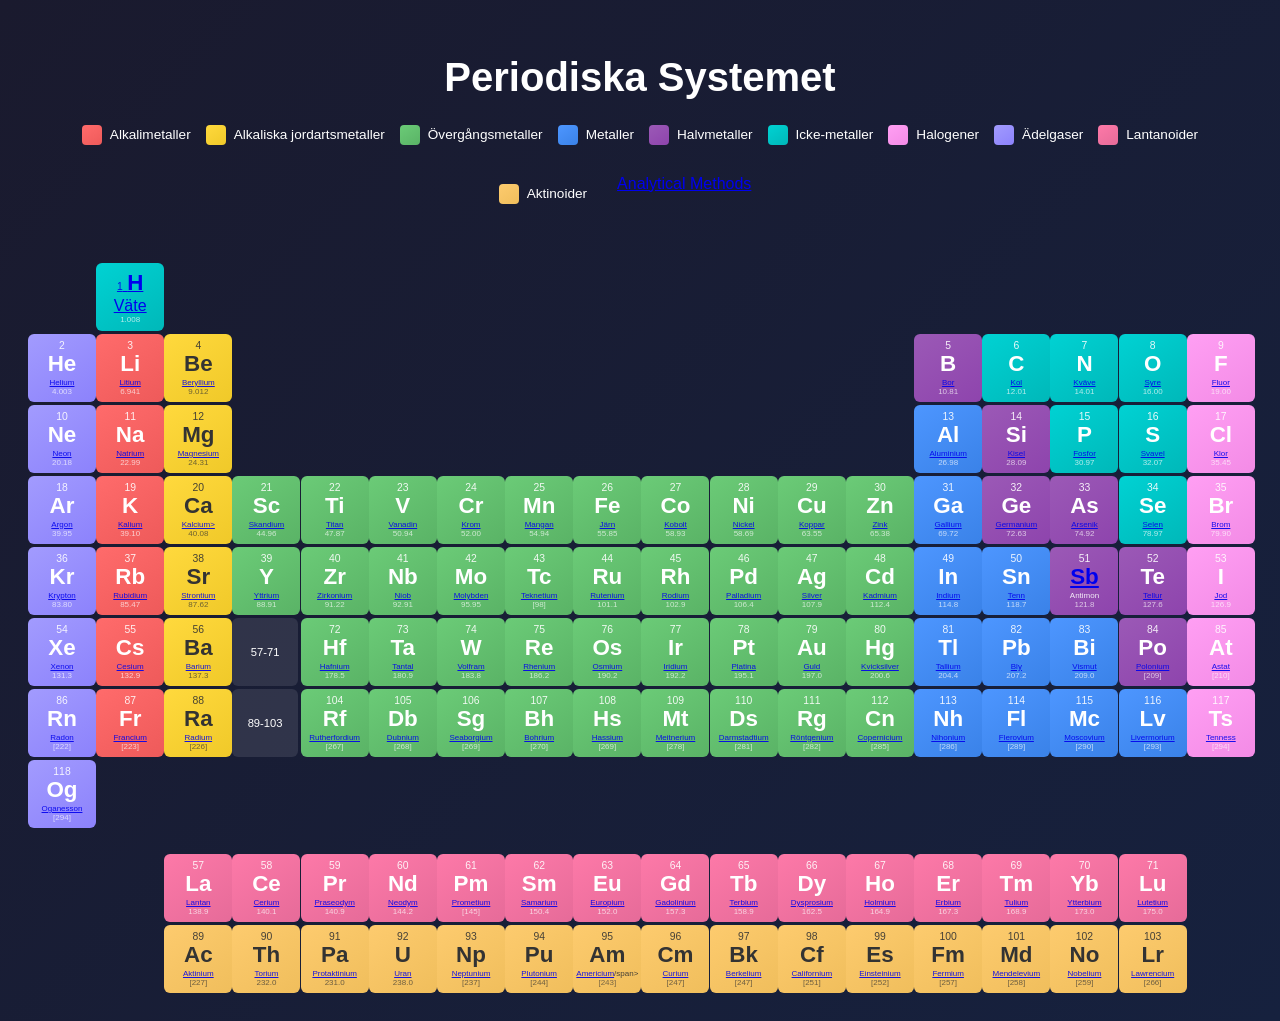
==== index.html @ fdc5c248 "Update index.html" ====
<!DOCTYPE html>
<html lang="sv">
<head>
    <meta charset="UTF-8">
    <meta name="viewport" content="width=device-width, initial-scale=1.0">
    <title>Periodiska Systemet</title>
   <link rel="stylesheet" href="css/style.css"> 
</head>
<body>
    <h1>Periodiska Systemet</h1>
    
    <div class="legend">
        <div class="legend-item"><div class="legend-color alkali-metal"></div>Alkalimetaller</div>
        <div class="legend-item"><div class="legend-color alkaline-earth"></div>Alkaliska jordartsmetaller</div>
        <div class="legend-item"><div class="legend-color transition-metal"></div>Övergångsmetaller</div>
        <div class="legend-item"><div class="legend-color post-transition"></div>Metaller</div>
        <div class="legend-item"><div class="legend-color metalloid"></div>Halvmetaller</div>
        <div class="legend-item"><div class="legend-color nonmetal"></div>Icke-metaller</div>
        <div class="legend-item"><div class="legend-color halogen"></div>Halogener</div>
        <div class="legend-item"><div class="legend-color noble-gas"></div>Ädelgaser</div>
        <div class="legend-item"><div class="legend-color lanthanide"></div>Lantanoider</div>
        <div class="legend-item"><div class="legend-color actinide"></div>Aktinoider</div>
        <div class="analytic"><a href="analytic.html">Analytical Methods</div>
    </div>
    
    <div class="periodic-table">
        <!-- Rad 1 -->
        <div class="element nonmetal">
           <span class="number">1</span>
            <span class="symbol">H</span>
            <span class="name"><a href="element.html?atomicNumber=1">Väte</a></span>
            <span class="mass">1.008</span>
        </div>
        <div class="empty"></div><div class="empty"></div><div class="empty"></div><div class="empty"></div>
        <div class="empty"></div><div class="empty"></div><div class="empty"></div><div class="empty"></div>
        <div class="empty"></div><div class="empty"></div><div class="empty"></div><div class="empty"></div>
        <div class="empty"></div><div class="empty"></div><div class="empty"></div><div class="empty"></div>
        <div class="element noble-gas">
            <span class="number">2</span>
            <span class="symbol">He</span>
            <span class="name"><a href="element.html?atomicNumber=2">Helium</a></span>
            <span class="mass">4.003</span>
        </div>

        <!-- Rad 2 -->
        <div class="element alkali-metal">
            <span class="number">3</span>
            <span class="symbol">Li</span>
            <span class="name"><a href="element.html?atomicNumber=3">Litium</a></span>
            <span class="mass">6.941</span>
        </div>
        <div class="element alkaline-earth">
            <span class="number">4</span>
            <span class="symbol">Be</span>
            <span class="name"><a href="element.html?atomicNumber=4">Beryllium</a></span>
            <span class="mass">9.012</span>
        </div>
        <div class="empty"></div><div class="empty"></div><div class="empty"></div><div class="empty"></div>
        <div class="empty"></div><div class="empty"></div><div class="empty"></div><div class="empty"></div>
        <div class="empty"></div><div class="empty"></div>
        <div class="element metalloid">
            <span class="number">5</span>
            <span class="symbol">B</span>
            <span class="name"><a href="element.html?atomicNumber=5">Bor</a></span>
            <span class="mass">10.81</span>
        </div>
        <div class="element nonmetal">
            <span class="number">6</span>
            <span class="symbol">C</span>
            <span class="name"><a href="element.html?atomicNumber=6">Kol</a></span>
            <span class="mass">12.01</span>
        </div>
        <div class="element nonmetal">
            <span class="number">7</span>
            <span class="symbol">N</span>
            <span class="name"><a href="element.html?atomicNumber=7">Kväve</a></span>
            <span class="mass">14.01</span>
        </div>
        <div class="element nonmetal">
            <span class="number">8</span>
            <span class="symbol">O</span>
            <span class="name"><a href="element.html?atomicNumber=8">Syre</a></span>
            <span class="mass">16.00</span>
        </div>
        <div class="element halogen">
            <span class="number">9</span>
            <span class="symbol">F</span>
            <span class="name"><a href="element.html?atomicNumber=9">Fluor</a></span>
            <span class="mass">19.00</span>
        </div>
        <div class="element noble-gas">
            <span class="number">10</span>
            <span class="symbol">Ne</span>
            <span class="name"><a href="element.html?atomicNumber=10">Neon</a></span>
            <span class="mass">20.18</span>
        </div>

        <!-- Rad 3 -->
        <div class="element alkali-metal">
            <span class="number">11</span>
            <span class="symbol">Na</span>
            <span class="name"><a href="element.html?atomicNumber=11">Natrium</a></span>
            <span class="mass">22.99</span>
        </div>
        <div class="element alkaline-earth">
            <span class="number">12</span>
            <span class="symbol">Mg</span>
            <span class="name"><a href="element.html?atomicNumber=12">Magnesium</a></span>
            <span class="mass">24.31</span>
        </div>
        <div class="empty"></div><div class="empty"></div><div class="empty"></div><div class="empty"></div>
        <div class="empty"></div><div class="empty"></div><div class="empty"></div><div class="empty"></div>
        <div class="empty"></div><div class="empty"></div>
        <div class="element post-transition">
            <span class="number">13</span>
            <span class="symbol">Al</span>
            <span class="name"><a href="element.html?atomicNumber=13">Aluminium</a></span>
            <span class="mass">26.98</span>
        </div>
        <div class="element metalloid">
            <span class="number">14</span>
            <span class="symbol">Si</span>
            <span class="name"><a href="element.html?atomicNumber=14">Kisel</a></span>
            <span class="mass">28.09</span>
        </div>
        <div class="element nonmetal">
            <span class="number">15</span>
            <span class="symbol">P</span>
            <span class="name"><a href="element.html?atomicNumber=15">Fosfor</a></span>
            <span class="mass">30.97</span>
        </div>
        <div class="element nonmetal">
            <span class="number">16</span>
            <span class="symbol">S</span>
            <span class="name"><a href="element.html?atomicNumber=16">Svavel</a></span>
            <span class="mass">32.07</span>
        </div>
        <div class="element halogen">
            <span class="number">17</span>
            <span class="symbol">Cl</span>
            <span class="name"><a href="element.html?atomicNumber=17">Klor</a></span>
            <span class="mass">35.45</span>
        </div>
        <div class="element noble-gas">
            <span class="number">18</span>
            <span class="symbol">Ar</span>
            <span class="name"><a href="element.html?atomicNumber=18">Argon</a></span>
            <span class="mass">39.95</span>
        </div>

        <!-- Rad 4 -->
        <div class="element alkali-metal">
            <span class="number">19</span>
            <span class="symbol">K</span>
            <span class="name"><a href="element.html?atomicNumber=19">Kalium</a></span>
            <span class="mass">39.10</span>
        </div>
        <div class="element alkaline-earth">
            <span class="number">20</span>
            <span class="symbol">Ca</span>
            <span class="name"><a href="element.html?atomicNumber=20">Kalcium></a></span>
            <span class="mass">40.08</span>
        </div>
        <div class="element transition-metal">
            <span class="number">21</span>
            <span class="symbol">Sc</span>
            <span class="name"><a href="element.html?atomicNumber=21">Skandium</a></span>
            <span class="mass">44.96</span>
        </div>
        <div class="element transition-metal">
            <span class="number">22</span>
            <span class="symbol">Ti</span>
            <span class="name"><a href="element.html?atomicNumber=22">Titan</a></span>
            <span class="mass">47.87</span>
        </div>
        <div class="element transition-metal">
            <span class="number">23</span>
            <span class="symbol">V</span>
            <span class="name"><a href="element.html?atomicNumber=23">Vanadin</a></span>
            <span class="mass">50.94</span>
        </div>
        <div class="element transition-metal">
            <span class="number">24</span>
            <span class="symbol">Cr</span>
            <span class="name"><a href="element.html?atomicNumber=24">Krom</a></span>
            <span class="mass">52.00</span>
        </div>
        <div class="element transition-metal">
            <span class="number">25</span>
            <span class="symbol">Mn</span>
            <span class="name"><a href="element.html?atomicNumber=25">Mangan</a></span>
            <span class="mass">54.94</span>
        </div>
        <div class="element transition-metal">
            <span class="number">26</span>
            <span class="symbol">Fe</span>
            <span class="name"><a href="element.html?atomicNumber=26">Järn</a></span>
            <span class="mass">55.85</span>
        </div>
        <div class="element transition-metal">
            <span class="number">27</span>
            <span class="symbol">Co</span>
            <span class="name"><a href="element.html?atomicNumber=27">Kobolt</a></span>
            <span class="mass">58.93</span>
        </div>
        <div class="element transition-metal">
            <span class="number">28</span>
            <span class="symbol">Ni</span>
            <span class="name"><a href="element.html?atomicNumber=28">Nickel</a></span>
            <span class="mass">58.69</span>
        </div>
        <div class="element transition-metal">
            <span class="number">29</span>
            <span class="symbol">Cu</span>
            <span class="name"><a href="element.html?atomicNumber=29">Koppar</a></span>
            <span class="mass">63.55</span>
        </div>
        <div class="element transition-metal">
            <span class="number">30</span>
            <span class="symbol">Zn</span>
            <span class="name"><a href="element.html?atomicNumber=30">Zink</a></span>
            <span class="mass">65.38</span>
        </div>
        <div class="element post-transition">
            <span class="number">31</span>
            <span class="symbol">Ga</span>
            <span class="name"><a href="element.html?atomicNumber=31">Gallium</a></span>
            <span class="mass">69.72</span>
        </div>
        <div class="element metalloid">
            <span class="number">32</span>
            <span class="symbol">Ge</span>
            <span class="name"><a href="element.html?atomicNumber=32">Germanium</a></span>
            <span class="mass">72.63</span>
        </div>
        <div class="element metalloid">
            <span class="number">33</span>
            <span class="symbol">As</span>
            <span class="name"><a href="element.html?atomicNumber=32">Arsenik</a></span>
            <span class="mass">74.92</span>
        </div>
        <div class="element nonmetal">
            <span class="number">34</span>
            <span class="symbol">Se</span>
            <span class="name"><a href="element.html?atomicNumber=34">Selen</a></span>
            <span class="mass">78.97</span>
        </div>
        <div class="element halogen">
            <span class="number">35</span>
            <span class="symbol">Br</span>
            <span class="name"><a href="element.html?atomicNumber=35">Brom</a></span>
            <span class="mass">79.90</span>
        </div>
        <div class="element noble-gas">
            <span class="number">36</span>
            <span class="symbol">Kr</span>
            <span class="name"><a href="element.html?atomicNumber=36">Krypton</a></span>
            <span class="mass">83.80</span>
        </div>

        <!-- Rad 5 -->
        <div class="element alkali-metal">
            <span class="number">37</span>
            <span class="symbol">Rb</span>
            <span class="name"><a href="element.html?atomicNumber=37">Rubidium</a></span>
            <span class="mass">85.47</span>
        </div>
        <div class="element alkaline-earth">
            <span class="number">38</span>
            <span class="symbol">Sr</span>
            <span class="name"><a href="element.html?atomicNumber=38">Strontium</a></span>
            <span class="mass">87.62</span>
        </div>
        <div class="element transition-metal">
            <span class="number">39</span>
            <span class="symbol">Y</span>
            <span class="name"><a href="element.html?atomicNumber=39">Yttrium</a></span>
            <span class="mass">88.91</span>
        </div>
        <div class="element transition-metal">
            <span class="number">40</span>
            <span class="symbol">Zr</span>
            <span class="name"><a href="element.html?atomicNumber=40">Zirkonium</a></span>
            <span class="mass">91.22</span>
        </div>
        <div class="element transition-metal">
            <span class="number">41</span>
            <span class="symbol">Nb</span>
            <span class="name"><a href="element.html?atomicNumber=41">Niob</a></span>
            <span class="mass">92.91</span>
        </div>
        <div class="element transition-metal">
            <span class="number">42</span>
            <span class="symbol">Mo</span>
            <span class="name"><a href="element.html?atomicNumber=42">Molybden</a></span>
            <span class="mass">95.95</span>
        </div>
        <div class="element transition-metal">
            <span class="number">43</span>
            <span class="symbol">Tc</span>
            <span class="name"><a href="element.html?atomicNumber=43">Teknetium</a></span>
            <span class="mass">[98]</span>
        </div>
        <div class="element transition-metal">
            <span class="number">44</span>
            <span class="symbol">Ru</span>
            <span class="name"><a href="element.html?atomicNumber=44">Rutenium</a></span>
            <span class="mass">101.1</span>
        </div>
        <div class="element transition-metal">
            <span class="number">45</span>
            <span class="symbol">Rh</span>
            <span class="name"><a href="element.html?atomicNumber=45">Rodium</a></span>
            <span class="mass">102.9</span>
        </div>
        <div class="element transition-metal">
            <span class="number">46</span>
            <span class="symbol">Pd</span>
            <span class="name"><a href="element.html?atomicNumber=46">Palladium</a></span>
            <span class="mass">106.4</span>
        </div>
        <div class="element transition-metal">
            <span class="number">47</span>
            <span class="symbol">Ag</span>
            <span class="name"><a href="element.html?atomicNumber=47">Silver</a></span>
            <span class="mass">107.9</span>
        </div>
        <div class="element transition-metal">
            <span class="number">48</span>
            <span class="symbol">Cd</span>
            <span class="name"><a href="element.html?atomicNumber=48">Kadmium</a></span>
            <span class="mass">112.4</span>
        </div>
        <div class="element post-transition">
            <span class="number">49</span>
            <span class="symbol">In</span>
            <span class="name"><a href="element.html?atomicNumber=49">Indium</a></span>
            <span class="mass">114.8</span>
        </div>
        <div class="element post-transition">
            <span class="number">50</span>
            <span class="symbol">Sn</span>
            <span class="name"><a href="element.html?atomicNumber=50">Tenn</a></span>
            <span class="mass">118.7</span>
        </div>
        <div class="element metalloid">
            <span class="number">51</span>
            <span class="symbol"><a href="element.html?atomicNumber=51">Sb</a></span>
            <span class="name">Antimon</span>
            <span class="mass">121.8</span>
        </div>
        <div class="element metalloid">
            <span class="number">52</span>
            <span class="symbol">Te</span>
            <span class="name"><a href="element.html?atomicNumber=52">Tellur</a></span>
            <span class="mass">127.6</span>
        </div>
        <div class="element halogen">
            <span class="number">53</span>
            <span class="symbol">I</span>
            <span class="name"><a href="element.html?atomicNumber=53">Jod</a></span>
            <span class="mass">126.9</span>
        </div>
        <div class="element noble-gas">
            <span class="number">54</span>
            <span class="symbol">Xe</span>
            <span class="name"><a href="element.html?atomicNumber=54">Xenon</a></span>
            <span class="mass">131.3</span>
        </div>

        <!-- Rad 6 -->
        <div class="element alkali-metal">
            <span class="number">55</span>
            <span class="symbol">Cs</span>
            <span class="name"><a href="element.html?atomicNumber=55">Cesium</a></span>
            <span class="mass">132.9</span>
        </div>
        <div class="element alkaline-earth">
            <span class="number">56</span>
            <span class="symbol">Ba</span>
            <span class="name"><a href="element.html?atomicNumber=56">Barium</a></span>
            <span class="mass">137.3</span>
        </div>
        <div class="lanthanide-placeholder">57-71</div>
        <div class="element transition-metal">
            <span class="number">72</span>
            <span class="symbol">Hf</span>
            <span class="name"><a href="element.html?atomicNumber=72">Hafnium</a></span>
            <span class="mass">178.5</span>
        </div>
        <div class="element transition-metal">
            <span class="number">73</span>
            <span class="symbol">Ta</span>
            <span class="name"><a href="element.html?atomicNumber=73">Tantal</a></span>
            <span class="mass">180.9</span>
        </div>
        <div class="element transition-metal">
            <span class="number">74</span>
            <span class="symbol">W</span>
            <span class="name"><a href="element.html?atomicNumber=74">Volfram</a></span>
            <span class="mass">183.8</span>
        </div>
        <div class="element transition-metal">
            <span class="number">75</span>
            <span class="symbol">Re</span>
            <span class="name"><a href="element.html?atomicNumber=75">Rhenium</a></span>
            <span class="mass">186.2</span>
        </div>
        <div class="element transition-metal">
            <span class="number">76</span>
            <span class="symbol">Os</span>
            <span class="name"><a href="element.html?atomicNumber=76">Osmium</a></span>
            <span class="mass">190.2</span>
        </div>
        <div class="element transition-metal">
            <span class="number">77</span>
            <span class="symbol">Ir</span>
            <span class="name"><a href="element.html?atomicNumber=77">Iridium</a></span>
            <span class="mass">192.2</span>
        </div>
        <div class="element transition-metal">
            <span class="number">78</span>
            <span class="symbol">Pt</span>
            <span class="name"><a href="element.html?atomicNumber=78">Platina</a></span>
            <span class="mass">195.1</span>
        </div>
        <div class="element transition-metal">
            <span class="number">79</span>
            <span class="symbol">Au</span>
            <span class="name"><a href="element.html?atomicNumber=79">Guld</a></span>
            <span class="mass">197.0</span>
        </div>
        <div class="element transition-metal">
            <span class="number">80</span>
            <span class="symbol">Hg</span>
            <span class="name"><a href="element.html?atomicNumber=80">Kvicksilver</a></span>
            <span class="mass">200.6</span>
        </div>
        <div class="element post-transition">
            <span class="number">81</span>
            <span class="symbol">Tl</span>
            <span class="name"><a href="element.html?atomicNumber=81">Tallium</a></span>
            <span class="mass">204.4</span>
        </div>
        <div class="element post-transition">
            <span class="number">82</span>
            <span class="symbol">Pb</span>
            <span class="name"><a href="element.html?atomicNumber=82">Bly</a></span>
            <span class="mass">207.2</span>
        </div>
        <div class="element post-transition">
            <span class="number">83</span>
            <span class="symbol">Bi</span>
            <span class="name"><a href="element.html?atomicNumber=83">Vismut</a></span>
            <span class="mass">209.0</span>
        </div>
        <div class="element metalloid">
            <span class="number">84</span>
            <span class="symbol">Po</span>
            <span class="name"><a href="element.html?atomicNumber=84">Polonium</a></span>
            <span class="mass">[209]</span>
        </div>
        <div class="element halogen">
            <span class="number">85</span>
            <span class="symbol">At</span>
            <span class="name"><a href="element.html?atomicNumber=85">Astat</a></span>
            <span class="mass">[210]</span>
        </div>
        <div class="element noble-gas">
            <span class="number">86</span>
            <span class="symbol">Rn</span>
            <span class="name"><a href="element.html?atomicNumber=86">Radon</a></span>
            <span class="mass">[222]</span>
        </div>

        <!-- Rad 7 -->
        <div class="element alkali-metal">
            <span class="number">87</span>
            <span class="symbol">Fr</span>
            <span class="name"><a href="element.html?atomicNumber=87">Francium</a></span>
            <span class="mass">[223]</span>
        </div>
        <div class="element alkaline-earth">
            <span class="number">88</span>
            <span class="symbol">Ra</span>
            <span class="name"><a href="element.html?atomicNumber=88">Radium</a></span>
            <span class="mass">[226]</span>
        </div>
        <div class="actinide-placeholder">89-103</div>
        <div class="element transition-metal">
            <span class="number">104</span>
            <span class="symbol">Rf</span>
            <span class="name"><a href="element.html?atomicNumber=104">Rutherfordium</a></span>
            <span class="mass">[267]</span>
        </div>
        <div class="element transition-metal">
            <span class="number">105</span>
            <span class="symbol">Db</span>
            <span class="name"><a href="element.html?atomicNumber=105">Dubnium</a></span>
            <span class="mass">[268]</span>
        </div>
        <div class="element transition-metal">
            <span class="number">106</span>
            <span class="symbol">Sg</span>
            <span class="name"><a href="element.html?atomicNumber=106">Seaborgium</a></span>
            <span class="mass">[269]</span>
        </div>
        <div class="element transition-metal">
            <span class="number">107</span>
            <span class="symbol">Bh</span>
            <span class="name"><a href="element.html?atomicNumber=107">Bohrium</a></span>
            <span class="mass">[270]</span>
        </div>
        <div class="element transition-metal">
            <span class="number">108</span>
            <span class="symbol">Hs</span>
            <span class="name"><a href="element.html?atomicNumber=108">Hassium</a></span>
            <span class="mass">[269]</span>
        </div>
        <div class="element transition-metal">
            <span class="number">109</span>
            <span class="symbol">Mt</span>
            <span class="name"><a href="element.html?atomicNumber=109">Meitnerium</a></span>
            <span class="mass">[278]</span>
        </div>
        <div class="element transition-metal">
            <span class="number">110</span>
            <span class="symbol">Ds</span>
            <span class="name"><a href="element.html?atomicNumber=110">Darmstadtium</a></span>
            <span class="mass">[281]</span>
        </div>
        <div class="element transition-metal">
            <span class="number">111</span>
            <span class="symbol">Rg</span>
            <span class="name"><a href="element.html?atomicNumber=111">Röntgenium</a></span>
            <span class="mass">[282]</span>
        </div>
        <div class="element transition-metal">
            <span class="number">112</span>
            <span class="symbol">Cn</span>
            <span class="name"><a href="element.html?atomicNumber=112">Copernicium</a></span>
            <span class="mass">[285]</span>
        </div>
        <div class="element post-transition">
            <span class="number">113</span>
            <span class="symbol">Nh</span>
            <span class="name"><a href="element.html?atomicNumber=113">Nihonium</a></span>
            <span class="mass">[286]</span>
        </div>
        <div class="element post-transition">
            <span class="number">114</span>
            <span class="symbol">Fl</span>
            <span class="name"><a href="element.html?atomicNumber=114">Flerovium</a></span>
            <span class="mass">[289]</span>
        </div>
        <div class="element post-transition">
            <span class="number">115</span>
            <span class="symbol">Mc</span>
            <span class="name"><a href="element.html?atomicNumber=115">Moscovium</a></span>
            <span class="mass">[290]</span>
        </div>
        <div class="element post-transition">
            <span class="number">116</span>
            <span class="symbol">Lv</span>
            <span class="name"><a href="element.html?atomicNumber=116">Livermorium</a></span>
            <span class="mass">[293]</span>
        </div>
        <div class="element halogen">
            <span class="number">117</span>
            <span class="symbol">Ts</span>
            <span class="name"><a href="element.html?atomicNumber=117">Tenness</a></span>
            <span class="mass">[294]</span>
        </div>
        <div class="element noble-gas">
            <span class="number">118</span>
            <span class="symbol">Og</span>
            <span class="name"><a href="element.html?atomicNumber=118">Oganesson</a></span>
            <span class="mass">[294]</span>
        </div>

        <!-- Separator -->
        <div class="separator"></div>

        <!-- Lantanoider -->
        <div class="empty"></div>
        <div class="empty"></div>
        <div class="element lanthanide">
            <span class="number">57</span>
            <span class="symbol">La</span>
            <span class="name"><a href="element.html?atomicNumber=57">Lantan</a></span>
            <span class="mass">138.9</span>
        </div>
        <div class="element lanthanide">
            <span class="number">58</span>
            <span class="symbol">Ce</span>
            <span class="name"><a href="element.html?atomicNumber=58">Cerium</a></span>
            <span class="mass">140.1</span>
        </div>
        <div class="element lanthanide">
            <span class="number">59</span>
            <span class="symbol">Pr</span>
            <span class="name"><a href="element.html?atomicNumber=59">Praseodym</a></span>
            <span class="mass">140.9</span>
        </div>
        <div class="element lanthanide">
            <span class="number">60</span>
            <span class="symbol">Nd</span>
            <span class="name"><a href="element.html?atomicNumber=60">Neodym</a></span>
            <span class="mass">144.2</span>
        </div>
        <div class="element lanthanide">
            <span class="number">61</span>
            <span class="symbol">Pm</span>
            <span class="name"><a href="element.html?atomicNumber=61">Prometium</a></span>
            <span class="mass">[145]</span>
        </div>
        <div class="element lanthanide">
            <span class="number">62</span>
            <span class="symbol">Sm</span>
            <span class="name"><a href="element.html?atomicNumber=62">Samarium</a></span>
            <span class="mass">150.4</span>
        </div>
        <div class="element lanthanide">
            <span class="number">63</span>
            <span class="symbol">Eu</span>
            <span class="name"><a href="element.html?atomicNumber=63">Europium</a></span>
            <span class="mass">152.0</span>
        </div>
        <div class="element lanthanide">
            <span class="number">64</span>
            <span class="symbol">Gd</span>
            <span class="name"><a href="element.html?atomicNumber=64">Gadolinium</a></span>
            <span class="mass">157.3</span>
        </div>
        <div class="element lanthanide">
            <span class="number">65</span>
            <span class="symbol">Tb</span>
            <span class="name"><a href="element.html?atomicNumber=65">Terbium</a></span>
            <span class="mass">158.9</span>
        </div>
        <div class="element lanthanide">
            <span class="number">66</span>
            <span class="symbol">Dy</span>
            <span class="name"><a href="element.html?atomicNumber=66">Dysprosium</a></span>
            <span class="mass">162.5</span>
        </div>
        <div class="element lanthanide">
            <span class="number">67</span>
            <span class="symbol">Ho</span>
            <span class="name"><a href="element.html?atomicNumber=67">Holmium</a></span>
            <span class="mass">164.9</span>
        </div>
        <div class="element lanthanide">
            <span class="number">68</span>
            <span class="symbol">Er</span>
            <span class="name"><a href="element.html?atomicNumber=68">Erbium</a></span>
            <span class="mass">167.3</span>
        </div>
        <div class="element lanthanide">
            <span class="number">69</span>
            <span class="symbol">Tm</span>
            <span class="name"><a href="element.html?atomicNumber=69">Tulium</a></span>
            <span class="mass">168.9</span>
        </div>
        <div class="element lanthanide">
            <span class="number">70</span>
            <span class="symbol">Yb</span>
            <span class="name"><a href="element.html?atomicNumber=70">Ytterbium</a></span>
            <span class="mass">173.0</span>
        </div>
        <div class="element lanthanide">
            <span class="number">71</span>
            <span class="symbol">Lu</span>
            <span class="name"><a href="element.html?atomicNumber=71">Lutetium</a></span>
            <span class="mass">175.0</span>
        </div>
        <div class="empty"></div>

        <!-- Aktinoider -->
        <div class="empty"></div>
        <div class="empty"></div>
        <div class="element actinide">
            <span class="number">89</span>
            <span class="symbol">Ac</span>
            <span class="name"><a href="element.html?atomicNumber=89">Aktinium</a></span>
            <span class="mass">[227]</span>
        </div>
        <div class="element actinide">
            <span class="number">90</span>
            <span class="symbol">Th</span>
            <span class="name"><a href="element.html?atomicNumber=90">Torium</a></span>
            <span class="mass">232.0</span>
        </div>
        <div class="element actinide">
            <span class="number">91</span>
            <span class="symbol">Pa</span>
            <span class="name"><a href="element.html?atomicNumber=91">Protaktinium</a></span>
            <span class="mass">231.0</span>
        </div>
        <div class="element actinide">
            <span class="number">92</span>
            <span class="symbol">U</span>
            <span class="name"><a href="element.html?atomicNumber=92">Uran</a></span>
            <span class="mass">238.0</span>
        </div>
        <div class="element actinide">
            <span class="number">93</span>
            <span class="symbol">Np</span>
            <span class="name"><a href="element.html?atomicNumber=93">Neptunium</a></span>
            <span class="mass">[237]</span>
        </div>
        <div class="element actinide">
            <span class="number">94</span>
            <span class="symbol">Pu</span>
            <span class="name"><a href="element.html?atomicNumber=94">Plutonium</a></span>
            <span class="mass">[244]</span>
        </div>
        <div class="element actinide">
            <span class="number">95</span>
            <span class="symbol">Am</span>
            <span class="name"><a href="element.html?atomicNumber=95">Americium</a>/span>
            <span class="mass">[243]</span>
        </div>
        <div class="element actinide">
            <span class="number">96</span>
            <span class="symbol">Cm</span>
            <span class="name"><a href="element.html?atomicNumber=96">Curium</a></span>
            <span class="mass">[247]</span>
        </div>
        <div class="element actinide">
            <span class="number">97</span>
            <span class="symbol">Bk</span>
            <span class="name"><a href="element.html?atomicNumber=97">Berkelium</a></span>
            <span class="mass">[247]</span>
        </div>
        <div class="element actinide">
            <span class="number">98</span>
            <span class="symbol">Cf</span>
            <span class="name"><a href="element.html?atomicNumber=98">Californium</a></span>
            <span class="mass">[251]</span>
        </div>
        <div class="element actinide">
            <span class="number">99</span>
            <span class="symbol">Es</span>
            <span class="name"><a href="element.html?atomicNumber=99">Einsteinium</a></span>
            <span class="mass">[252]</span>
        </div>
        <div class="element actinide">
            <span class="number">100</span>
            <span class="symbol">Fm</span>
            <span class="name"><a href="element.html?atomicNumber=100">Fermium</a></span>
            <span class="mass">[257]</span>
        </div>
        <div class="element actinide">
            <span class="number">101</span>
            <span class="symbol">Md</span>
            <span class="name"><a href="element.html?atomicNumber=101">Mendelevium</a></span>
            <span class="mass">[258]</span>
        </div>
        <div class="element actinide">
            <span class="number">102</span>
            <span class="symbol">No</span>
            <span class="name"><a href="element.html?atomicNumber=102">Nobelium</a></span>
            <span class="mass">[259]</span>
        </div>
        <div class="element actinide">
            <span class="number">103</span>
            <span class="symbol">Lr</span>
            <span class="name"><a href="element.html?atomicNumber=103">Lawrencium</a></span>
            <span class="mass">[266]</span>
        </div>
        <div class="empty"></div>
    </div>
</body>
</html>
---- css/style.css ----
{
            margin: 0;
            padding: 0;
            box-sizing: border-box;
        }

        body {
            font-family: 'Segoe UI', Tahoma, Geneva, Verdana, sans-serif;
            background: linear-gradient(135deg, #1a1a2e 0%, #16213e 100%);
            min-height: 100vh;
            padding: 20px;
            color: white;
        }

        h1 {
            text-align: center;
            margin-bottom: 10px;
            font-size: 2.5rem;
        }

        .legend {
            display: flex;
            flex-wrap: wrap;
            justify-content: center;
            gap: 15px;
            margin-bottom: 20px;
            padding: 15px;
        }

        .legend-item {
            display: flex;
            align-items: center;
            gap: 8px;
            font-size: 0.85rem;
        }

        .legend-color {
            width: 20px;
            height: 20px;
            border-radius: 4px;
        }

        .analytic {
            display: flex;
            flex-wrap: wrap;
            justify-content: center;
            gap: 15px;
            margin-bottom: 20px;
            padding: 15px;
        }


        .periodic-table {
            display: grid;
            grid-template-columns: repeat(18, minmax(50px, 1fr));
            gap: 3px;
            max-width: 1400px;
            margin: 0 auto;
        }

        .element {
            aspect-ratio: 1;
            border-radius: 6px;
            display: flex;
            flex-direction: column;
            align-items: center;
            justify-content: center;
            cursor: pointer;
            transition: transform 0.2s, box-shadow 0.2s;
            padding: 4px;
            min-height: 60px;
        }

        .element:hover {
            transform: scale(1.15);
            box-shadow: 0 0 20px rgba(255,255,255,0.3);
            z-index: 10;
        }

        .element .number {
            font-size: 0.65rem;
            opacity: 0.9;
        }

        .element .symbol {
            font-size: 1.4rem;
            font-weight: bold;
            line-height: 1.2;
        }

        .element .name {
            font-size: 0.5rem;
            text-align: center;
            opacity: 0.9;
        }
  }

        a {
            font-size: 0.5rem;
            text-align: center;
            opacity: 0.9;
           color: white;
        }

        .element .mass {
            font-size: 0.5rem;
            opacity: 0.7;
        }

        /* Kategorifärger */
        .alkali-metal { background: linear-gradient(145deg, #ff6b6b, #ee5a5a); }
        .alkaline-earth { background: linear-gradient(145deg, #ffd93d, #f0c929); color: #333; }
        .transition-metal { background: linear-gradient(145deg, #6bcb77, #5ab366); }
        .post-transition { background: linear-gradient(145deg, #4d96ff, #3a82e8); }
        .metalloid { background: linear-gradient(145deg, #9b59b6, #8e44ad); }
        .nonmetal { background: linear-gradient(145deg, #00d2d3, #00b8b9); }
        .halogen { background: linear-gradient(145deg, #ff9ff3, #f38be6); }
        .noble-gas { background: linear-gradient(145deg, #a29bfe, #8c82fc); }
        .lanthanide { background: linear-gradient(145deg, #fd79a8, #e66b99); }
        .actinide { background: linear-gradient(145deg, #fdcb6e, #f0be5c); color: #333; }

        .empty {
            background: transparent;
        }

        .lanthanide-placeholder,
        .actinide-placeholder {
            font-size: 0.7rem;
            background: rgba(255,255,255,0.1);
            border-radius: 6px;
            display: flex;
            align-items: center;
            justify-content: center;
        }

        .separator {
            grid-column: 1 / -1;
            height: 20px;
        }

        .lanthanide-row,
        .actinide-row {
            grid-column: 4 / 18;
            display: grid;
            grid-template-columns: repeat(14, 1fr);
            gap: 3px;
        }

        .row-label {
            grid-column: 1 / 4;
            display: flex;
            align-items: center;
            justify-content: flex-end;
            padding-right: 10px;
            font-size: 0.8rem;
            opacity: 0.7;
        }

/* Media Queries for Small Screens */
@media (max-width: 768px) {
    .periodic-table {
        grid-template-columns: repeat(9, minmax(30px, 1fr));
    }
    .element {
        min-height: 40px;
        padding: 2px;
    }
}

@media (max-width: 480px) {
    h1 { font-size: 1.8rem; }
    .legend { gap: 0.5rem; padding: 10px; }
    .periodic-table {
        grid-template-columns: repeat(4, minmax(30px, 1fr));
        gap: 2px;
    }
    .element { min-height: 35px; padding: 2px; }
}
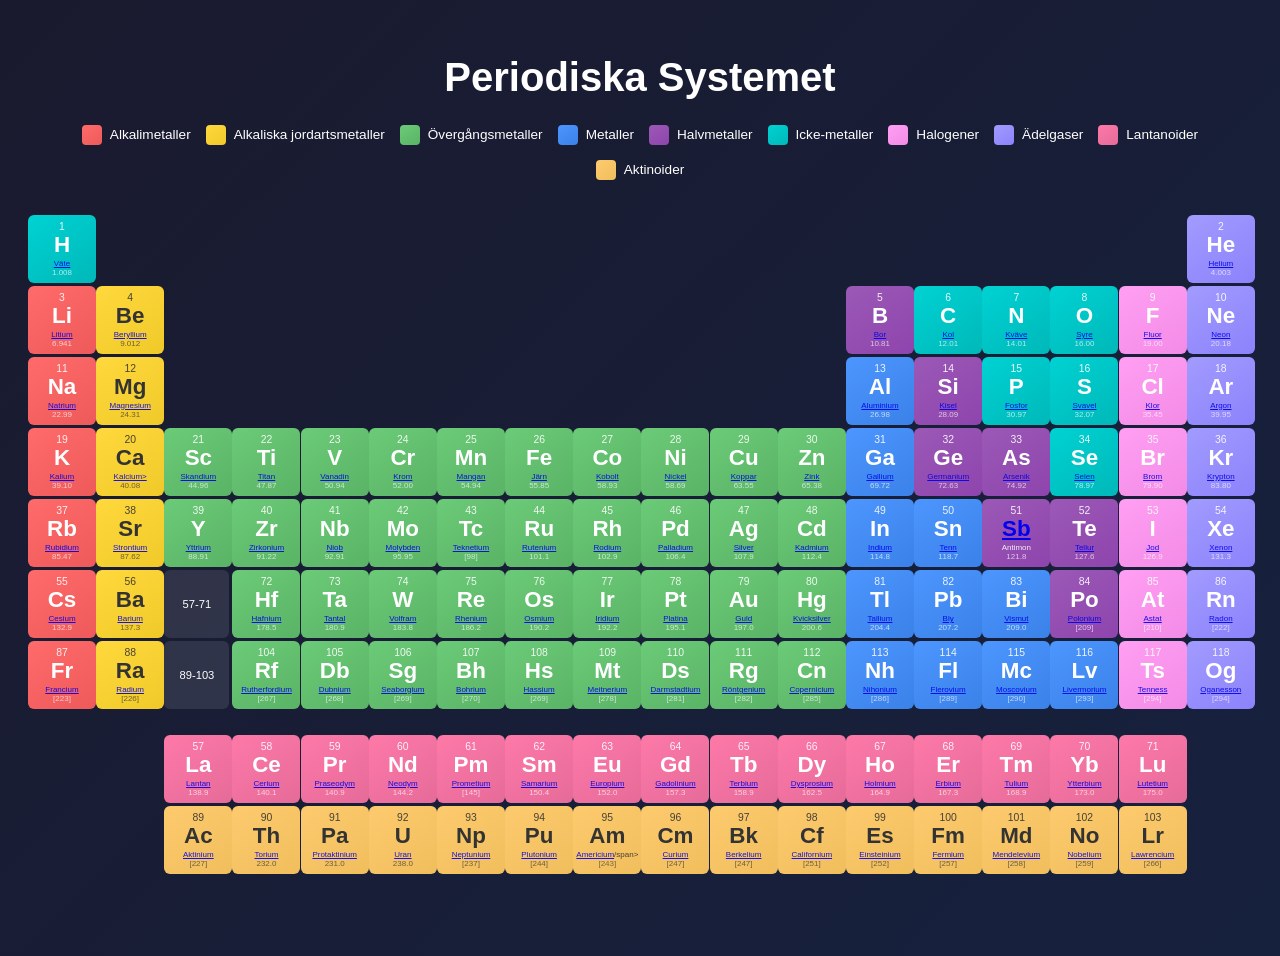
==== commit dee75de4: "Update index.html" ====
--- a/index.html
+++ b/index.html
@@ -20,7 +20,6 @@
         <div class="legend-item"><div class="legend-color noble-gas"></div>Ädelgaser</div>
         <div class="legend-item"><div class="legend-color lanthanide"></div>Lantanoider</div>
         <div class="legend-item"><div class="legend-color actinide"></div>Aktinoider</div>
-        <div class="analytic"><a href="analytic.html">Analytical Methods</div>
     </div>
     
     <div class="periodic-table">
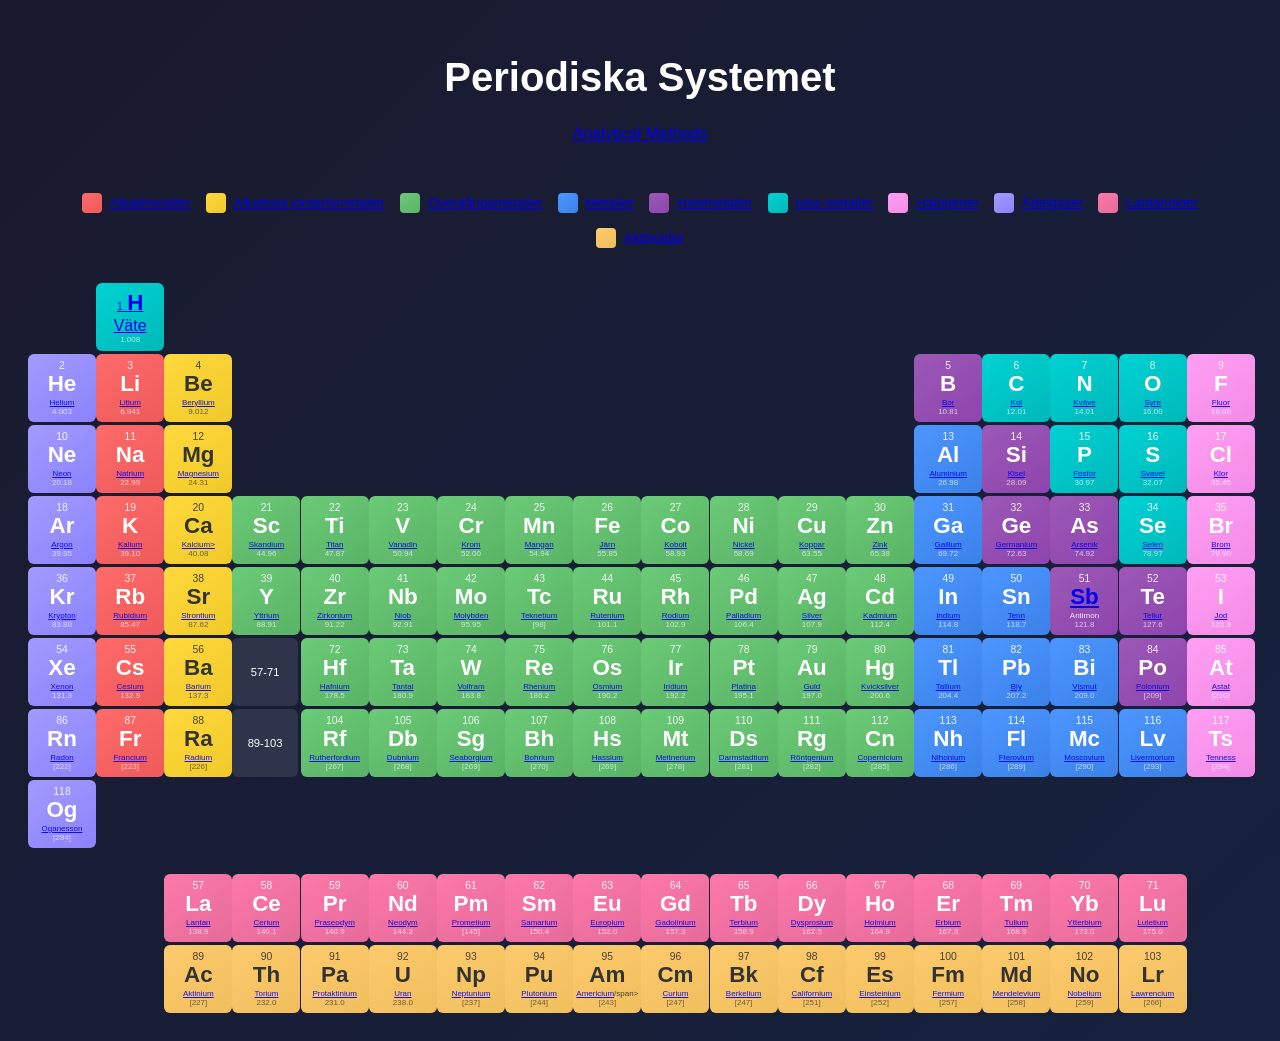
==== commit 8ec39300: "Update index.html" ====
--- a/index.html
+++ b/index.html
@@ -8,7 +8,7 @@
 </head>
 <body>
     <h1>Periodiska Systemet</h1>
-    
+    <div class="analytic"><a href="analytic.html">Analytical Methods</div>
     <div class="legend">
         <div class="legend-item"><div class="legend-color alkali-metal"></div>Alkalimetaller</div>
         <div class="legend-item"><div class="legend-color alkaline-earth"></div>Alkaliska jordartsmetaller</div>
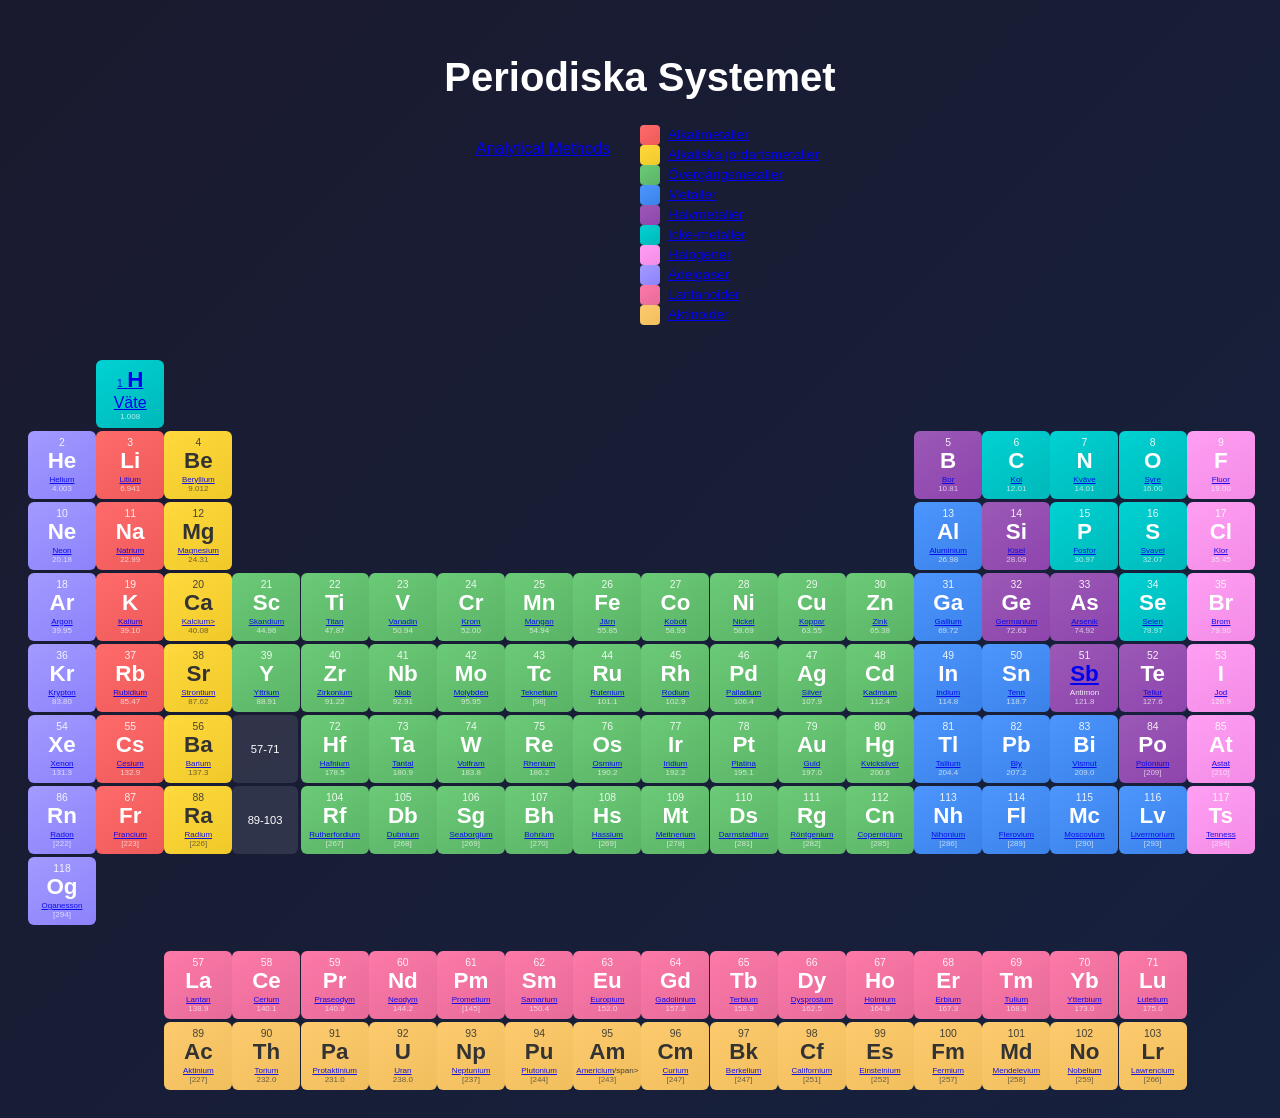
==== commit e2eb4c65: "Update index.html" ====
--- a/index.html
+++ b/index.html
@@ -8,8 +8,8 @@
 </head>
 <body>
     <h1>Periodiska Systemet</h1>
-    <div class="analytic"><a href="analytic.html">Analytical Methods</div>
     <div class="legend">
+        <div class="analytic"><a href="analytic.html">Analytical Methods</div>
         <div class="legend-item"><div class="legend-color alkali-metal"></div>Alkalimetaller</div>
         <div class="legend-item"><div class="legend-color alkaline-earth"></div>Alkaliska jordartsmetaller</div>
         <div class="legend-item"><div class="legend-color transition-metal"></div>Övergångsmetaller</div>
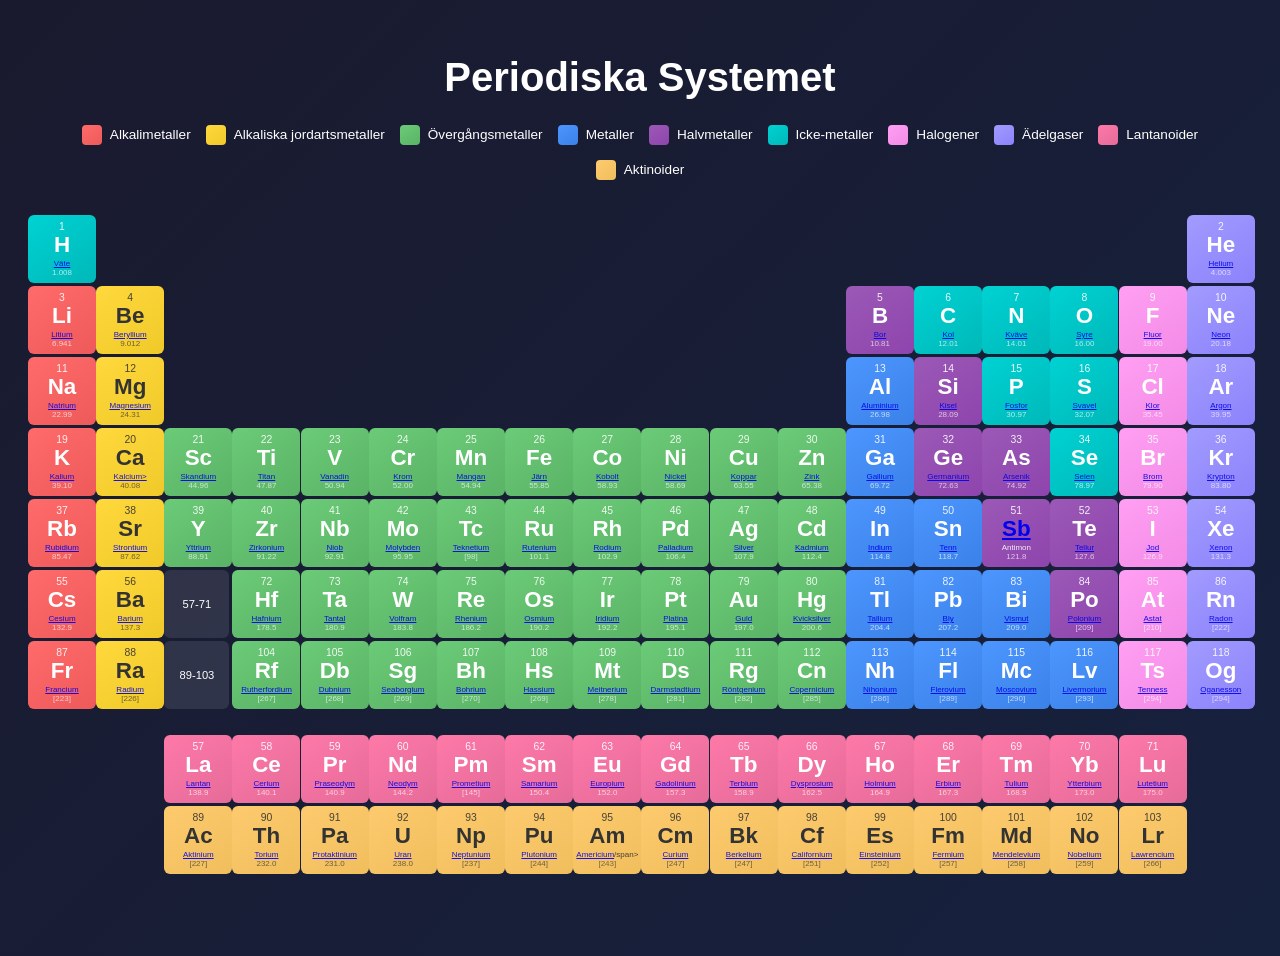
==== commit 344616d7: "Update index.html" ====
--- a/index.html
+++ b/index.html
@@ -9,7 +9,6 @@
 <body>
     <h1>Periodiska Systemet</h1>
     <div class="legend">
-        <div class="analytic"><a href="analytic.html">Analytical Methods</div>
         <div class="legend-item"><div class="legend-color alkali-metal"></div>Alkalimetaller</div>
         <div class="legend-item"><div class="legend-color alkaline-earth"></div>Alkaliska jordartsmetaller</div>
         <div class="legend-item"><div class="legend-color transition-metal"></div>Övergångsmetaller</div>
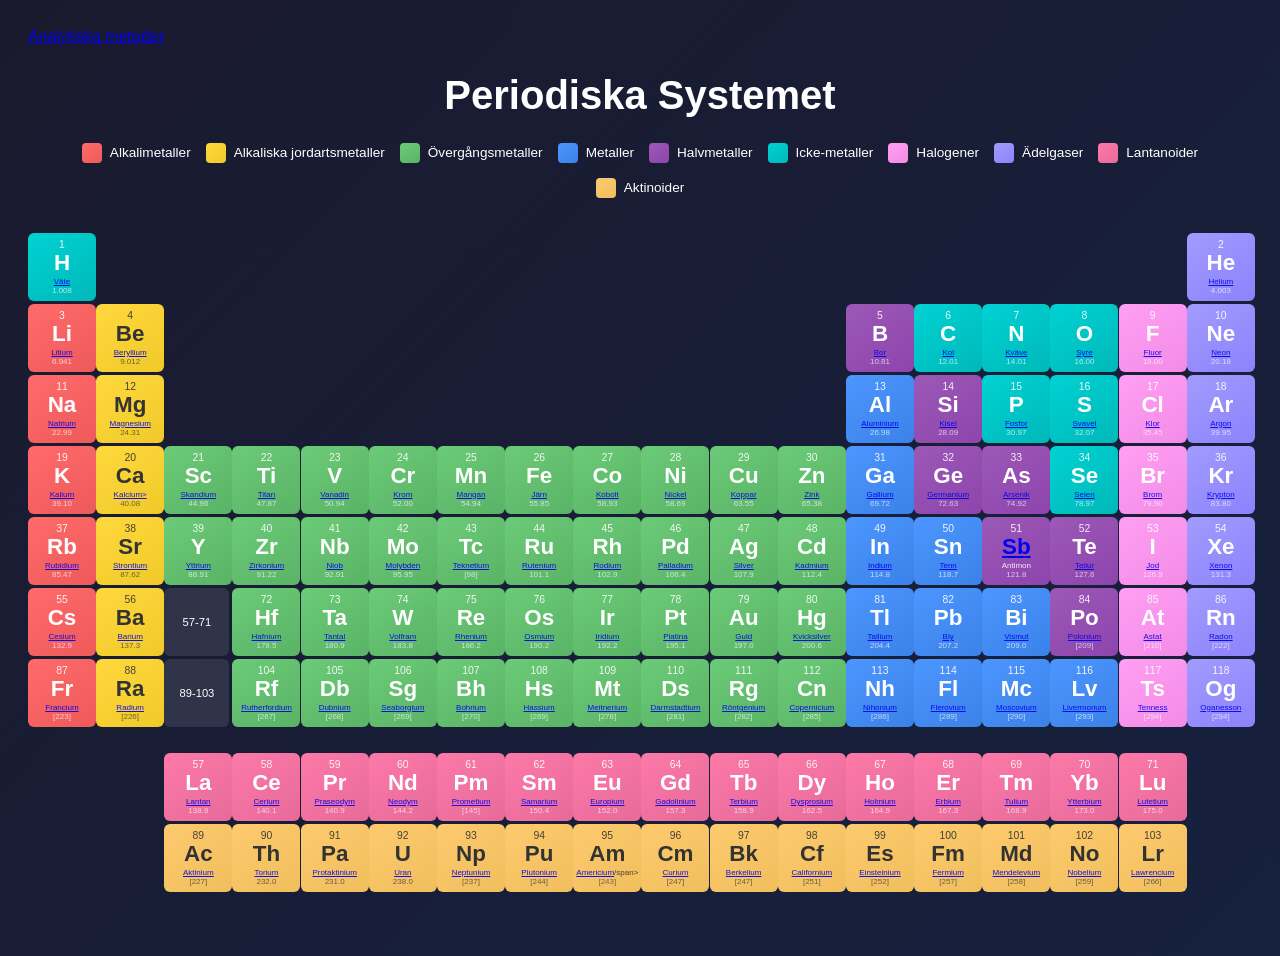
==== commit 54a972e1: "Update index.html button added" ====
--- a/index.html
+++ b/index.html
@@ -7,6 +7,7 @@
    <link rel="stylesheet" href="css/style.css"> 
 </head>
 <body>
+    <a href="analytic.html" class="top-button">Analytiska metoder</a>
     <h1>Periodiska Systemet</h1>
     <div class="legend">
         <div class="legend-item"><div class="legend-color alkali-metal"></div>Alkalimetaller</div>
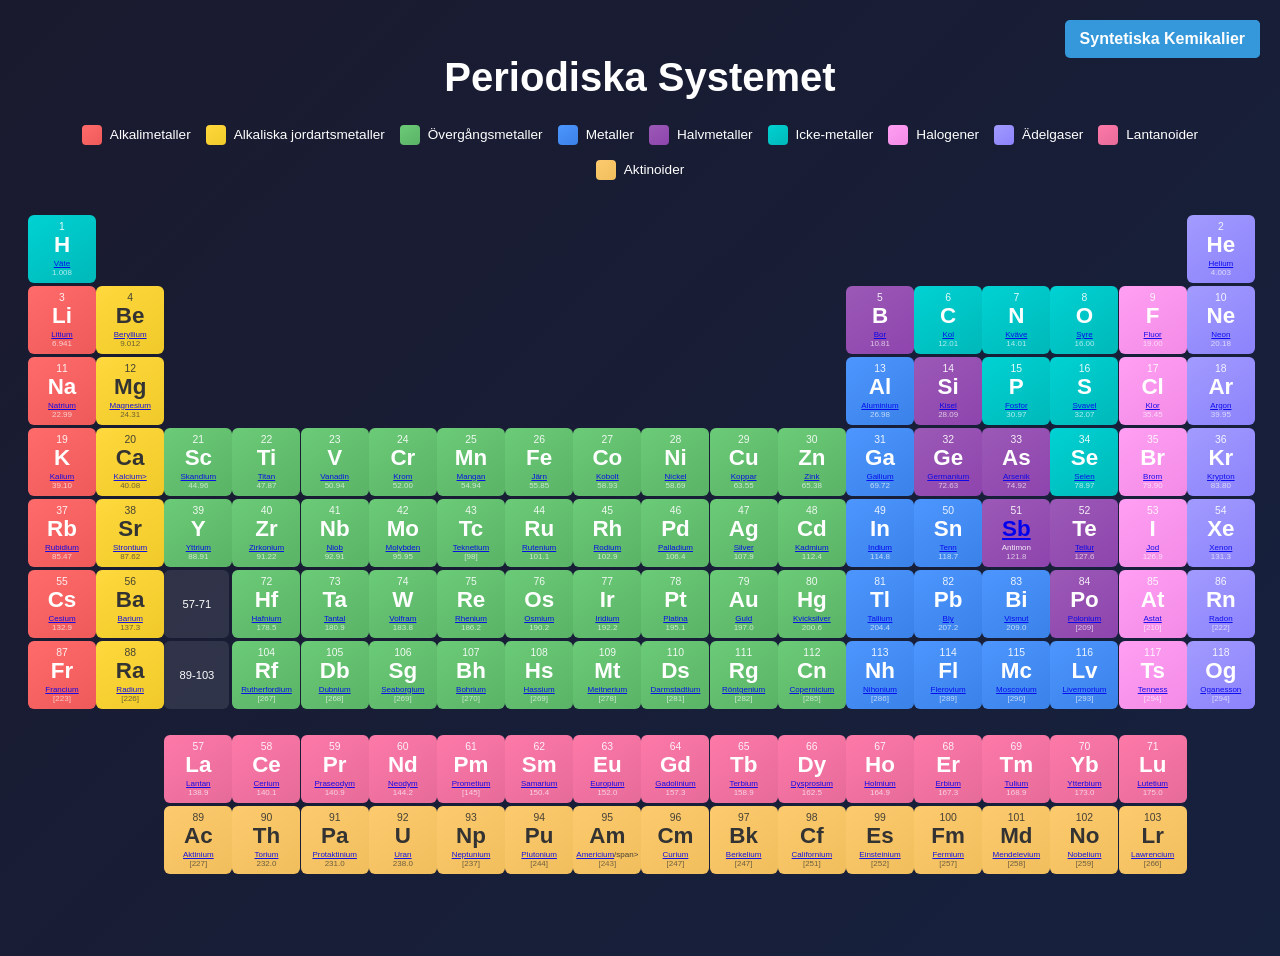
==== commit f7c158ee: "Update index.html" ====
--- a/index.html
+++ b/index.html
@@ -8,6 +8,7 @@
 </head>
 <body>
     <a href="analytic.html" class="top-button">Analytiska metoder</a>
+     <a href="analytic.html" class="top-button">Syntetiska Kemikalier</a>
     <h1>Periodiska Systemet</h1>
     <div class="legend">
         <div class="legend-item"><div class="legend-color alkali-metal"></div>Alkalimetaller</div>
--- a/css/style.css
+++ b/css/style.css
@@ -11,7 +11,22 @@
             padding: 20px;
             color: white;
         }
-
+       .top-button {
+            position: absolute;
+            top: 20px;
+            right: 20px;
+            background-color: #3498db;
+            color: white;
+            border: none;
+            padding: 10px 15px;
+            border-radius: 5px;
+            text-decoration: none;
+            font-weight: bold;
+            transition: background-color 0.3s;
+        }
+        .top-button:hover {
+            background-color: #2980b9;
+        }
         h1 {
             text-align: center;
             margin-bottom: 10px;
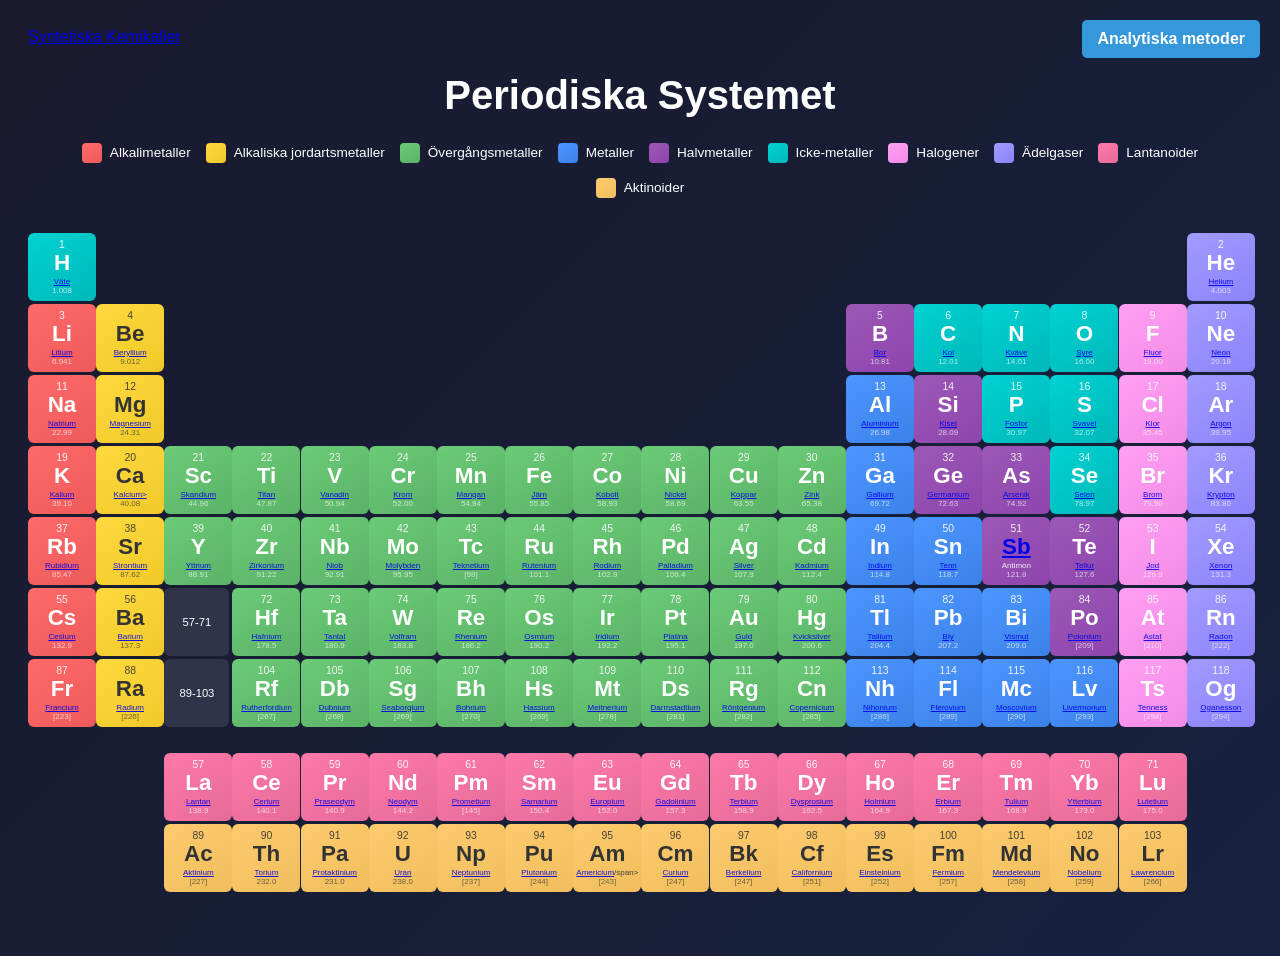
==== commit 3e9a22ee: "Update index.html" ====
--- a/index.html
+++ b/index.html
@@ -8,7 +8,7 @@
 </head>
 <body>
     <a href="analytic.html" class="top-button">Analytiska metoder</a>
-     <a href="analytic.html" class="top-button">Syntetiska Kemikalier</a>
+     <a href="synthetics.html" class="2nd-button">Syntetiska Kemikalier</a>
     <h1>Periodiska Systemet</h1>
     <div class="legend">
         <div class="legend-item"><div class="legend-color alkali-metal"></div>Alkalimetaller</div>
